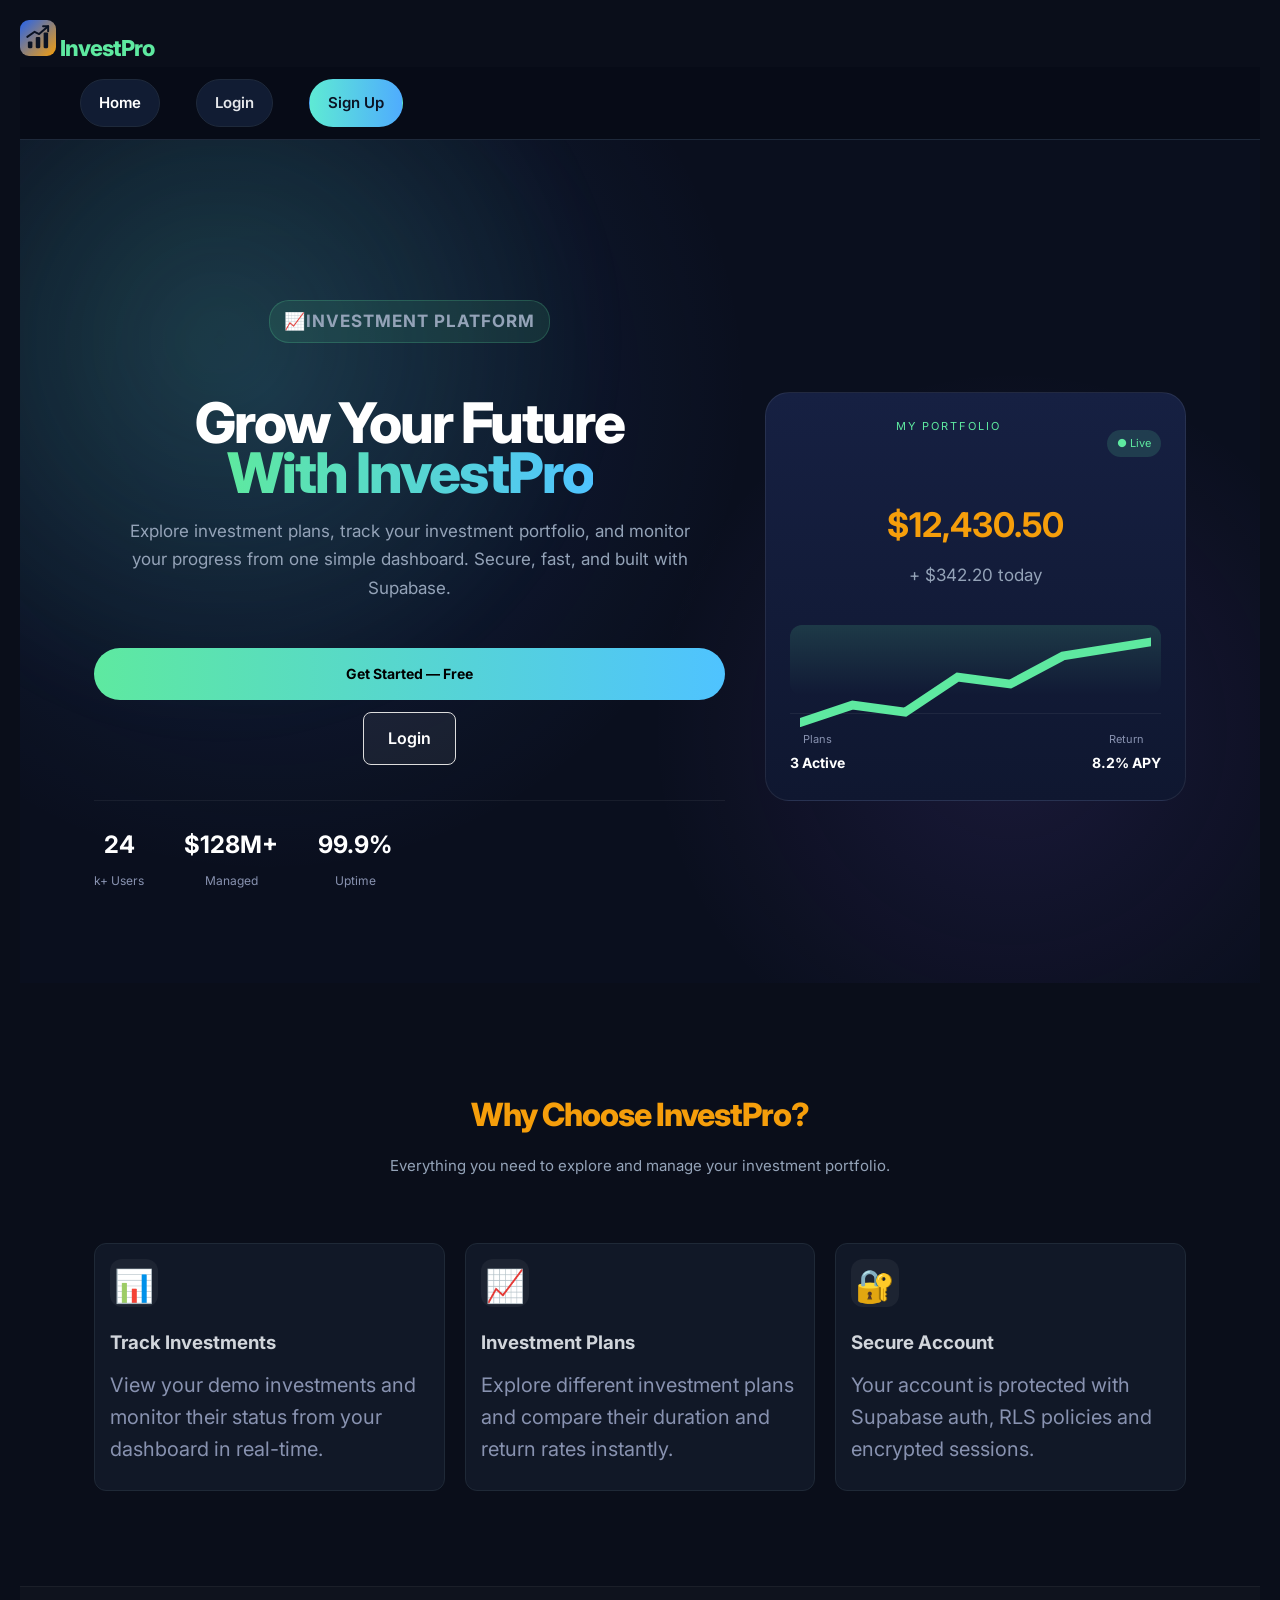
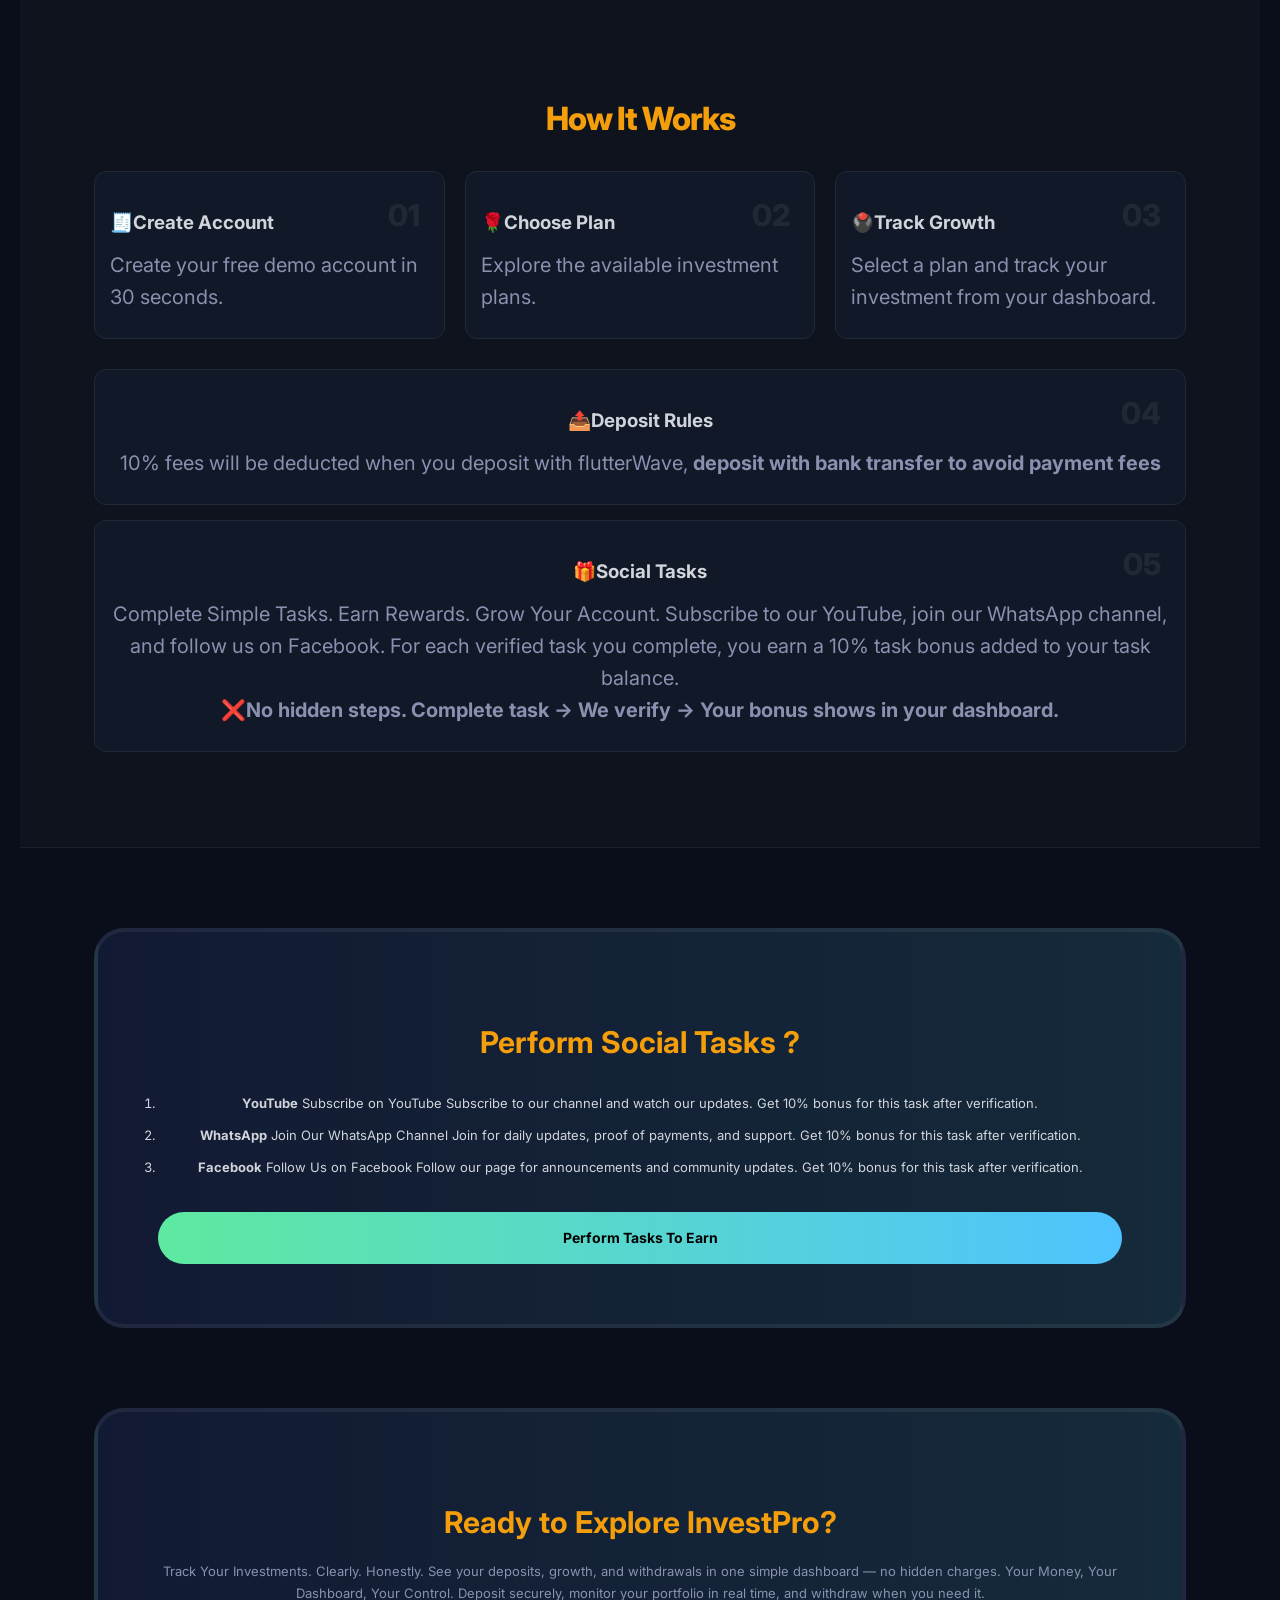
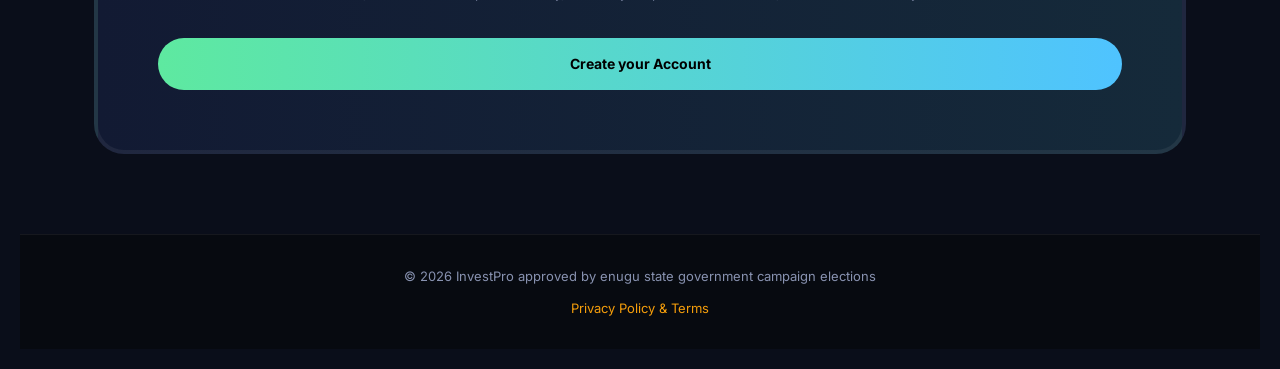
==== index.html @ 269baf5c "update index.html" ====
<!DOCTYPE html>
<html lang="en">
<head>
<meta charset="UTF-8">
<meta name="viewport" content="width=device-width, initial-scale=1.0">
<!-- InvestPro Social Sharing Metadata -->

<meta property="og:type" content="website">

<meta property="og:title"
      content="InvestPro | Smart Investment Platform">

<meta property="og:description"
      content="Explore investment plans, manage your portfolio and monitor your investment activities with InvestPro.">

<meta property="og:image"
content="https://investorsite.netlify.app/images/investpro-logo.png">
<meta property="og:image:alt"
<meta property="og:image:width" content="1200">
<meta property="og:image:height" content="630">

<meta property="og:url"
content="https://investorsite.netlify.app/">
<meta name="twitter:card"
      content="summary_large_image">
<title>InvestPro | Smart Investment Platform</title>
<link href="https://fonts.googleapis.com/css2?family=Inter:wght@400;600;800&display=swap" rel="stylesheet">
<link rel="stylesheet" href="css/style.css">
<link rel="stylesheet" href="css/home.css">



<!-- InvestPro Browser Icons -->
<link rel="icon"
      type="image/svg+xml"
      href="images/logo.svg">

<link rel="icon"
      type="image/png"
      sizes="32x32"
      href="images/investpro-icon.png">

<link rel="apple-touch-icon"
      href="images/investpro-icon.png">
</head>
<a href="index.html" class="logo">
    <img src="images/logo.svg" alt="InvestPro logo" width="36" height="36">
    <span>InvestPro</span>
</a>

<body class="home-page">

<header id="navbar">

  <nav id="mainNav">
    
    <a href="index.html" class="active">Home</a>
    <a href="login.html">Login</a>
    <a href="signup.html" class="btn-small">Sign Up</a>
  </nav>
</header>

<section class="hero">
  <div class="hero-bg"></div>
  <div class="hero-content reveal">
    <p class="hero-label">📈INVESTMENT PLATFORM</p>
    <h1>Grow Your Future<br><span>With InvestPro</span></h1>
    <p class="hero-desc">Explore investment plans, track your investment portfolio, and monitor your progress from one simple dashboard. Secure, fast, and built with Supabase.</p>
    <div class="hero-buttons">
      <a href="signup.html" class="auth-btn">Get Started — Free</a>
      <a href="login.html" class="secondary-btn">Login</a>
    </div>
    <div class="trust-row">
      <div><b id="count1">0</b><span>k+ Users</span></div>
      <div><b>$128M+</b><span>Managed</span></div>
      <div><b>99.9%</b><span>Uptime</span></div>
    </div>
  </div>
  <div class="hero-card reveal">
    <div class="card-header">
      <p>MY PORTFOLIO</p>
      <span class="live">● Live</span>
    </div>
    <h2>$12,430.50</h2>
    <p class="profit">+ $342.20 today</p>
    <div class="mini-chart">
      <svg viewBox="0 0 100 30"><path d="M0 25 L15 20 L30 22 L45 12 L60 14 L75 6 L100 2" fill="none" stroke="#5ee9a0" stroke-width="2.5" stroke-linecap="round"/></svg>
    </div>
    <div class="card-stats">
      <div><small>Plans</small><b>3 Active</b></div>
      <div><small>Return</small><b>8.2% APY</b></div>
    </div>
  </div>
</section>

<section class="features">
  <h2 class="reveal">Why Choose InvestPro?</h2>
  <p class="section-text reveal">Everything you need to explore and manage your investment portfolio.</p>
  <div class="cards">
    <div class="card reveal"><div class="feature-icon">📊</div><h3>Track Investments</h3><p>View your demo investments and monitor their status from your dashboard in real-time.</p></div>
    <div class="card reveal"><div class="feature-icon">📈</div><h3>Investment Plans</h3><p>Explore different investment plans and compare their duration and return rates instantly.</p></div>
    <div class="card reveal"><div class="feature-icon">🔐</div><h3>Secure Account</h3><p>Your account is protected with Supabase auth, RLS policies and encrypted sessions.</p></div>
  </div>
</section>

<section class="features alt">
  <h2 class="reveal">How It Works</h2>
  <div class="cards steps">
    <div class="card step reveal"><span class="num">01</span><h3>🧾Create Account</h3><p>Create your free demo account in 30 seconds.</p></div>
    <div class="card step reveal"><span class="num">02</span><h3>🌹Choose Plan</h3><p>Explore the available investment plans.</p></div>
    <div class="card step reveal"><span class="num">03</span><h3>🖲️Track Growth</h3><p>Select a plan and track your  investment from your dashboard.</p></div>
  </div>
  <div class="card step reveal"><span class="num">04</span><h3>📤Deposit Rules</h3><p>10% fees will be deducted when you deposit with flutterWave,<strong> deposit with bank transfer to avoid payment fees</strong></p>
  </div>
  <div class="card step reveal"><span class="num">05</span><h3>🎁Social Tasks</h3><p>Complete Simple Tasks. Earn Rewards. Grow Your Account.
Subscribe to our YouTube, join our WhatsApp channel, and follow us on Facebook. For each verified task you complete, you earn a 10% task bonus added to your task balance.<br>

<strong>❌No hidden steps. Complete task → We verify → Your bonus shows in your dashboard.</strong></p></div>
</section>

<section class="cta reveal"><h2>Perform Social Tasks ?</h2>
<p><ol>
  <li><strong>YouTube</strong>
Subscribe on YouTube
Subscribe to our channel and watch our updates. Get 10% bonus for this task after verification.
</li>
<li><strong>WhatsApp</strong>
Join Our WhatsApp Channel
Join for daily updates, proof of payments, and support. Get 10% bonus for this task after verification.</li>
<li><strong>Facebook</strong>
Follow Us on Facebook
Follow our page for announcements and community updates. Get 10% bonus for this task after verification.</li>
</ol></p>
  <a href="dashboard.html" class="auth-btn">Perform Tasks To Earn</a>
</section>
  
</section>

<section class="cta reveal">
  <h2>Ready to Explore InvestPro?</h2>
  <p>Track Your Investments. Clearly. Honestly.
See your deposits, growth, and withdrawals in one simple dashboard — no hidden charges.

Your Money, Your Dashboard, Your Control.
Deposit securely, monitor your portfolio in real time, and withdraw when you need it.</p>
  <a href="signup.html" class="auth-btn">Create your Account</a>
</section>

<footer>
  <p>© 2026 InvestPro approved by enugu state government campaign elections</p>
  <a href="policy.html">Privacy Policy & Terms</a>
</footer>

<script>
const obs=new IntersectionObserver(es=>{es.forEach(e=>{if(e.isIntersecting)e.target.classList.add('show')})},{threshold:0.15});
document.querySelectorAll('.reveal').forEach(el=>obs.observe(el));
let c=0, t=document.getElementById('count1');
let iv=setInterval(()=>{c+=1; if(c>=24){c=24;clearInterval(iv)} t.innerText=c;},40);
window.addEventListener('scroll',()=>{document.getElementById('navbar').classList.toggle('scrolled',window.scrollY>20)});
</script>
</body>
</html>
---- css/style.css ----
/* ===== PERFECT DARK THEME ===== */
:root{
  --bg: #0b0e14;
  --bg-card: #151a25;
  --bg-input: #1e2535;
  --bg-dark: #070a10;
  --primary: #3b82f6;
  --primary-hover: #2563eb;
  --text: #f8fafc;
  --text-dim: #94a3b8;
  --text-light: #64748b;
  --border: #1e293b;
  --border-light: #2a3447;
  --white: #ffffff;
  --green: #22c55e;
  --shadow: 0 10px 30px rgba(0,0,0,0.5);
  --radius: 14px;
}

*{
  margin: 0;
  padding: 0;
  box-sizing: border-box;
  font-family: 'Inter', Arial, sans-serif;
}

body{
  background: var(--bg);
  color: var(--text);
  line-height: 1.6;
}

/* ===== HEADER ===== */
header{
  background: rgba(11, 14, 20, 0.8);
  backdrop-filter: blur(20px);
  border-bottom: 1px solid var(--border);
  color: white;
  padding: 18px 6%;
  display: flex;
  justify-content: space-between;
  align-items: center;
  position: sticky;
  top: 0;
  z-index: 100;
}

.logo{
  font-size: 24px;
  font-weight: 800;
  letter-spacing: -0.5px;
}

.logo span{
  color: var(--primary);
}

nav a{
  color: var(--text-dim);
  text-decoration: none;
  margin-left: 24px;
  font-weight: 600;
  font-size: 14px;
  transition: 0.2s;
}

nav a:hover{
  color: var(--text);
}

/* ===== HERO ===== */
.hero{
  min-height: 85vh;
  display: flex;
  align-items: center;
  justify-content: center;
  text-align: center;
  padding: 80px 20px;
  background: 
    radial-gradient(800px at 20% 30%, rgba(59,130,246,0.15) 0%, transparent 60%),
    radial-gradient(600px at 80% 70%, rgba(139,92,246,0.12) 0%, transparent 60%),
    var(--bg);
  color: white;
  position: relative;
}

.hero-content{
  max-width: 750px;
  animation: fadeUp 0.8s ease;
}

.hero h1{
  font-size: clamp(38px, 6vw, 58px);
  font-weight: 800;
  line-height: 1.05;
  margin-bottom: 20px;
  letter-spacing: -1.8px;
}

.hero p{
  font-size: 17px;
  line-height: 1.7;
  margin-bottom: 35px;
  color: var(--text-dim);
  max-width: 580px;
  margin-left: auto;
  margin-right: auto;
}

.btn{
  display: inline-block;
  padding: 14px 28px;
  border-radius: 10px;
  text-decoration: none;
  font-weight: 700;
  margin: 6px;
  transition: all 0.2s;
  font-size: 14px;
  border: 1px solid transparent;
}

.btn-primary{
  background: var(--text);
  color: var(--bg);
}

.btn-primary:hover{
  transform: translateY(-2px);
  box-shadow: 0 10px 25px rgba(255,255,255,0.15);
}

.btn-secondary{
  border: 1px solid var(--border-light);
  color: var(--text);
  background: var(--bg-card);
}

.btn-secondary:hover{
  background: var(--bg-input);
  border-color: var(--text-dim);
}

/* ===== FEATURES ===== */
.features{
  padding: 90px 6%;
  text-align: center;
}

.features h2{
  font-size: 36px;
  font-weight: 800;
  margin-bottom: 12px;
  letter-spacing: -0.8px;
}

.features > p{
  color: var(--text-dim);
  max-width: 600px;
  margin: 0 auto 50px;
  font-size: 15px;
}

.cards{
  display: grid;
  grid-template-columns: repeat(auto-fit, minmax(260px, 1fr));
  gap: 20px;
  text-align: left;
}

.card{
  background: var(--bg-card);
  padding: 30px 24px;
  border-radius: var(--radius);
  border: 1px solid var(--border);
  transition: all 0.3s ease;
}

.card:hover{
  transform: translateY(-4px);
  border-color: var(--border-light);
  box-shadow: var(--shadow);
}

.card h3{
  margin-bottom: 10px;
  font-size: 100;
  font-weight: 700;
}

.card p{
  color: var(--text-dim);
  line-height: 1.7;
  font-size: 14px;
  margin: 10px 0;
}

/* ===== AUTH ===== */
.auth-section{
  min-height: 85vh;
  display: flex;
  justify-content: center;
  align-items: center;
  padding: 40px 20px;
}

.auth-box{
  width: 100%;
  max-width: 430px;
  background: var(--bg-card);
  padding: 38px 30px;
  border-radius: 18px;
  border: 1px solid var(--border);
  box-shadow: var(--shadow);
  animation: fadeUp 0.5s ease;
}

.auth-box h1{
  text-align: center;
  margin-bottom: 8px;
  font-size: 24px;
  font-weight: 800;
}

.auth-box > p{
  text-align: center;
  color: var(--text-dim);
  margin-bottom: 28px;
  font-size: 14px;
}

.form-group{
  margin-bottom: 18px;
}

.form-group label{
  display: block;
  margin-bottom: 8px;
  font-weight: 600;
  font-size: 12px;
  color: var(--text-dim);
  text-transform: uppercase;
  letter-spacing: 0.5px;
}

.form-group input{
  width: 100%;
  padding: 13px 14px;
  border: 1px solid var(--border);
  border-radius: 10px;
  outline: none;
  font-size: 14px;
  transition: 0.2s;
  background: var(--bg-input);
  color: var(--text);
}

.form-group input:focus{
  border-color: var(--primary);
  box-shadow: 0 0 0 3px rgba(59,130,246,0.15);
}

.form-group input::placeholder{
  color: var(--text-light);
}

.auth-btn{
  width: 100%;
  padding: 14px;
  border: none;
  border-radius: 10px;
  background: var(--primary);
  color: white;
  font-size: 14px;
  font-weight: 700;
  cursor: pointer;
  transition: 0.2s;
  margin-top: 10px;
}

.auth-btn:hover{
  background: var(--primary-hover);
  transform: translateY(-1px);
}

.auth-link{
  margin-top: 22px;
  text-align: center;
  font-size: 13px;
  color: var(--text-dim);
}

.auth-link a{
  color: var(--primary);
  text-decoration: none;
  font-weight: 700;
}

#message{
  margin-top: 15px;
  text-align: center;
  padding: 12px;
  border-radius: 8px;
  font-size: 13px;
  background: var(--bg-input);
}

/* ===== FOOTER ===== */
footer{
  background: var(--bg-dark);
  border-top: 1px solid var(--border);
  color: var(--text-dim);
  text-align: center;
  padding: 28px 20px;
  font-size: 13px;
}

/* ===== ANIMATIONS ===== */
@keyframes fadeUp{
  from{opacity:0; transform: translateY(12px)}
  to{opacity:1; transform: translateY(0)}
}

/* ===== MOBILE ===== */
@media (max-width: 640px){
  header{padding: 16px 5%}
  .logo{font-size: 19px}
  nav a{margin-left: 14px; font-size: 13px}
  .features{padding: 60px 5%}
  .auth-box{padding: 28px 22px}
  .hero{padding: 60px 20px}
}


/* ===== IMPROVED NAVIGATION ===== */

header nav {
    display: flex;
    align-items: center;
    flex-wrap: wrap;
    gap: 4px;
}

header nav a {
    display: inline-block;
    padding: 7px 10px;
    border-radius: 7px;
}

header nav a:hover {
    background: var(--bg-card);
    color: var(--primary);
}

/* Mobile navigation */
@media (max-width: 640px) {

    header {
        padding: 14px 5%;
    }

    header nav {
        gap: 2px;
        justify-content: flex-end;
    }

    header nav a {
        margin-left: 4px;
        padding: 6px 7px;
        font-size: 12px;
    }

    .logo {
        font-size: 19px;
    }
}


/* =====================================================
   LARGE PROFESSIONAL DASHBOARD
   ===================================================== */

.dashboard-page {
    width: 100%;
    max-width: 1250px;
    margin: 0 auto;
    padding: 35px 4%;
}
/* WELCOME */

.dashboard-welcome {
    min-height: 170px;
    padding: 30px 35px;

    display: flex;
    align-items: center;
    gap: 25px;

    border: 1px solid #2563eb;
    border-radius: 22px;

    background:
        radial-gradient(
            circle at 90% 20%,
            rgba(59,130,246,0.25),
            transparent 35%
        ),
        var(--bg-card);

    margin-bottom: 25px;
}

.welcome-icon {
    width: 85px;
    height: 85px;

    display: flex;
    align-items: center;
    justify-content: center;

    border-radius: 50%;

    background: var(--primary);

    font-size: 40px;
}

.dashboard-welcome span,
.balance-card span {
    color: var(--primary);

    font-size: 13px;
    font-weight: 800;

    letter-spacing: 1px;
}

.dashboard-welcome h1 {
    margin: 5px 0;

    font-size: 32px;
    font-weight: 800;
}

.dashboard-welcome p {
    color: var(--text-dim);
    font-size: 16px;
}

.welcome-chart {
    margin-left: auto;
    font-size: 65px;
}
/* BALANCE */

.balance-card {
    min-height: 150px;

    padding: 30px 35px;

    display: flex;
    align-items: center;
    justify-content: space-between;

    background: var(--bg-card);

    border: 1px solid var(--border-light);
    border-radius: 20px;

    margin-bottom: 25px;
}

.balance-card h2 {
    margin-top: 8px;

    font-size: 38px;
    font-weight: 800;
}

.balance-icon {
    width: 70px;
    height: 70px;

    display: flex;
    align-items: center;
    justify-content: center;

    border-radius: 18px;

    background: rgba(34,197,94,0.15);

    font-size: 35px;
}
/* SUMMARY */

.dashboard-summary {
    display: grid;

    grid-template-columns:
        repeat(3, minmax(0, 1fr));

    gap: 20px;

    margin: 25px 0;
}

.dashboard-stat {
    min-height: 145px;

    padding: 25px;

    display: flex;
    align-items: center;

    gap: 18px;

    background: var(--bg-card);

    border: 1px solid var(--border);

    border-radius: 18px;

    transition: 0.25s;
}

.dashboard-stat:hover {
    transform: translateY(-3px);

    border-color: var(--primary);

    box-shadow: var(--shadow);
}

.dashboard-stat span {
    display: block;

    color: var(--text-dim);

    font-size: 14px;

    margin-bottom: 8px;
}

.dashboard-stat strong {
    display: block;

    font-size: 27px;

    color: var(--text);
}

.stat-icon {
    width: 62px;
    height: 62px;

    flex-shrink: 0;

    display: flex;
    align-items: center;
    justify-content: center;

    border-radius: 16px;

    background: var(--bg-input);

    font-size: 28px;
  }
/* MY INVESTMENTS */

.my-investments {
    margin-top: 35px;
}

.section-heading {
    display: flex;

    justify-content: space-between;
    align-items: center;

    gap: 20px;

    margin-bottom: 25px;
}

.section-heading h2 {
    font-size: 30px;

    margin-bottom: 5px;
}

.section-heading p {
    color: var(--text-dim);

    font-size: 15px;
}

.dashboard-add-btn {
    display: inline-block;

    padding: 13px 22px;

    border-radius: 10px;

    background: var(--primary);

    color: white;

    text-decoration: none;

    font-weight: 700;

    white-space: nowrap;
}

.dashboard-add-btn:hover {
    background: var(--primary-hover);
}



/* MOBILE */

@media (max-width: 800px) {

    .dashboard-page {
        padding: 25px 5%;
    }

    .dashboard-welcome {
        padding: 25px;

        min-height: 150px;
    }

    .welcome-icon {
        width: 65px;
        height: 65px;

        font-size: 30px;
    }

    .dashboard-welcome h1 {
        font-size: 25px;
    }

    .welcome-chart {
        display: none;
    }

    .dashboard-summary {
        grid-template-columns: 1fr;
    }

    .dashboard-stat {
        min-height: 125px;
    }

    .balance-card h2 {
        font-size: 30px;
    }

    .section-heading {
        flex-direction: column;

        align-items: flex-start;
    }

    .dashboard-add-btn {
        width: 100%;

        text-align: center;
    }
}

/* =========================
   REFERRAL PROGRAM
========================= */

.my-referrals {
    width: 100%;
    margin: 40px 0;
}

.referral-label {
    color: var(--primary-light);
    font-size: 12px;
    font-weight: 800;
    letter-spacing: 1.2px;
    margin-bottom: 8px;
}


/* Main Referral Card */

.referral-card {
    width: 100%;
    max-width: 1100px;
    margin: 25px auto 0;
    padding: 30px;
    background:
        linear-gradient(
            145deg,
            rgba(37, 99, 235, 0.12),
            var(--card) 45%
        );
    border: 1px solid var(--border-blue);
    border-radius: 20px;
    box-shadow: var(--shadow);
  }
/* Header */

.referral-card-header {
    display: flex;
    align-items: center;
    gap: 18px;
    padding-bottom: 25px;
    border-bottom: 1px solid var(--border);
}

.referral-icon {
    width: 60px;
    height: 60px;
    display: flex;
    align-items: center;
    justify-content: center;
    background: rgba(37, 99, 235, 0.15);
    border: 1px solid var(--border-blue);
    border-radius: 16px;
    font-size: 30px;
    flex-shrink: 0;
}

.referral-card-header h3 {
    margin: 0 0 5px;
    font-size: 23px;
}

.referral-card-header p {
    margin: 0;
    color: var(--text-dim);
}
/* Referral Code */

.referral-code-box {
    margin-top: 25px;
    padding: 20px;
    background: var(--input);
    border: 1px solid var(--border);
    border-radius: 14px;
}

.referral-code-box span,
.referral-link-box label {
    display: block;
    color: var(--text-dim);
    font-size: 13px;
    margin-bottom: 9px;
}

.referral-code-box strong {
    display: block;
    color: var(--primary-light);
    font-size: 26px;
    letter-spacing: 1px;
}
/* Referral Link */

.referral-link-box {
    margin-top: 18px;
}

.referral-link-row {
    display: flex;
    gap: 12px;
}

.referral-link-row input {
    flex: 1;
    min-width: 0;
    height: 52px;
    padding: 0 16px;
    background: var(--input);
    color: var(--text);
    border: 1px solid var(--border);
    border-radius: 12px;
    outline: none;
    font-size: 14px;
}

.referral-link-row input:focus {
    border-color: var(--primary-light);
}

.referral-copy-btn {
    min-width: 120px;
    height: 52px;
    margin: 0;
}
/* Statistics */

.referral-stats {
    display: grid;
    grid-template-columns: repeat(2, 1fr);
    gap: 18px;
    margin-top: 22px;
}

.referral-stat {
    display: flex;
    align-items: center;
    gap: 15px;
    padding: 22px;
    background: var(--input);
    border: 1px solid var(--border);
    border-radius: 15px;
}

.referral-stat-icon {
    width: 48px;
    height: 48px;
    display: flex;
    align-items: center;
    justify-content: center;
    background: rgba(37, 99, 235, 0.15);
    border-radius: 12px;
    font-size: 23px;
}

.referral-stat span {
    display: block;
    color: var(--text-dim);
    font-size: 13px;
    margin-bottom: 5px;
}

.referral-stat strong {
    display: block;
    color: var(--text);
    font-size: 23px;
}
/* Bonus Box */

.referral-bonus-box {
    display: flex;
    align-items: center;
    gap: 18px;
    margin-top: 22px;
    padding: 22px;
    background: rgba(34, 197, 94, 0.08);
    border: 1px solid rgba(34, 197, 94, 0.3);
    border-radius: 15px;
}

.bonus-icon {
    width: 50px;
    height: 50px;
    display: flex;
    align-items: center;
    justify-content: center;
    background: rgba(34, 197, 94, 0.12);
    border-radius: 12px;
    font-size: 24px;
    flex-shrink: 0;
}

.bonus-content strong {
    display: block;
    color: var(--green);
    font-size: 18px;
    margin-bottom: 5px;
}

.bonus-content p {
    margin: 0;
    color: var(--text-dim);
    line-height: 1.6;
    font-size: 14px;
}
/* How It Works */

.referral-how {
    margin-top: 28px;
    padding-top: 25px;
    border-top: 1px solid var(--border);
}

.referral-how h3 {
    margin: 0 0 18px;
    font-size: 19px;
}

.referral-steps {
    display: grid;
    grid-template-columns: repeat(3, 1fr);
    gap: 15px;
}

.referral-step {
    display: flex;
    gap: 13px;
    padding: 18px;
    background: rgba(255, 255, 255, 0.02);
    border: 1px solid var(--border);
    border-radius: 13px;
}

.step-number {
    width: 32px;
    height: 32px;
    display: flex;
    align-items: center;
    justify-content: center;
    background: var(--primary);
    color: white;
    border-radius: 50%;
    font-weight: 800;
    flex-shrink: 0;
}

.referral-step strong {
    display: block;
    margin-bottom: 5px;
    font-size: 14px;
}

.referral-step p {
    margin: 0;
    color: var(--text-dim);
    font-size: 12px;
    line-height: 1.5;
}

/* Mobile */

@media (max-width: 700px) {

    .referral-card {
        padding: 20px;
    }

    .referral-card-header {
        align-items: flex-start;
    }

    .referral-card-header h3 {
        font-size: 20px;
    }

    .referral-icon {
        width: 52px;
        height: 52px;
        font-size: 25px;
    }

    .referral-code-box strong {
        font-size: 22px;
    }

    .referral-link-row {
        flex-direction: column;
    }

    .referral-copy-btn {
        width: 100%;
    }

    .referral-stats {
        grid-template-columns: 1fr;
    }

    .referral-steps {
        grid-template-columns: 1fr;
    }

    .referral-bonus-box {
        align-items: flex-start;
    }
}

/* =========================
   ADVANCED WITHDRAWAL HISTORY
========================= */

.withdrawal-history {
    display: grid;
    gap: 20px;
    margin-top: 20px;
}

.withdrawal-history-card {
    background: var(--card);
    border: 1px solid var(--border);
    border-radius: var(--radius);
    padding: 20px;
    box-shadow: var(--shadow);
    overflow: hidden;
}

/* TOP */

.withdrawal-history-top {
    display: flex;
    align-items: flex-start;
    justify-content: space-between;
    gap: 15px;
}

.withdrawal-history-label {
    display: block;
    color: var(--text-light);
    font-size: 12px;
    margin-bottom: 5px;
}

.withdrawal-id {
    color: var(--text);
    font-size: 15px;
}

/* STATUS */

.withdrawal-status {
    display: inline-flex;
    align-items: center;
    justify-content: center;
    padding: 7px 12px;
    border-radius: 999px;
    font-size: 12px;
    font-weight: 700;
    text-transform: capitalize;
    white-space: nowrap;
}

.withdrawal-status.pending {
    background: rgba(245, 158, 11, 0.12);
    color: var(--yellow);
}

.withdrawal-status.processing {
    background: rgba(59, 130, 246, 0.12);
    color: var(--primary-light);
}

.withdrawal-status.completed {
    background: rgba(34, 197, 94, 0.12);
    color: var(--green);
}

.withdrawal-status.cancelled {
    background: rgba(239, 68, 68, 0.12);
    color: var(--red);
                     }
/* AMOUNT */

.withdrawal-amount-box {
    margin-top: 20px;
    padding: 18px;
    background: var(--bg-soft);
    border: 1px solid var(--border);
    border-radius: 14px;
}

.withdrawal-amount-box span {
    display: block;
    color: var(--text-dim);
    font-size: 13px;
    margin-bottom: 6px;
}

.withdrawal-amount-box strong {
    font-size: 26px;
    color: var(--text);
}

  /* BANK DETAILS */

.withdrawal-bank-details {
    margin-top: 18px;
    border-top: 1px solid var(--border);
    border-bottom: 1px solid var(--border);
    padding: 5px 0;
}

.withdrawal-detail-row {
    display: flex;
    justify-content: space-between;
    gap: 15px;
    padding: 12px 0;
}

.withdrawal-detail-row span {
    color: var(--text-dim);
    font-size: 13px;
}

.withdrawal-detail-row strong {
    color: var(--text);
    font-size: 13px;
    text-align: right;
  }
  /* DATE & TIME */

.withdrawal-date-time {
    display: flex;
    gap: 35px;
    margin-top: 16px;
}

⁶al-header div {
    display: flex;
    flex-direction: column;
    gap: 6px;
}

.admin-withdrawal-header span:first-child {
    color: var(--text-light);
    font-size: 12px;
}

.admin-withdrawal-header strong {
    color: var(--text);
    font-size: 24px;
}

.admin-withdrawal-details {
    margin-top: 18px;
    padding: 5px 0;
    border-top: 1px solid var(--border);
    border-bottom: 1px solid var(--border);
}

.admin-withdrawal-details p {
    display: flex;
    justify-content: space-between;
    gap: 15px;
    margin: 0;
    padding: 11px 0;
}

.admin-withdrawal-details p span {
    color: var(--text-dim);
    font-size: 13px;
}

.admin-withdrawal-details p strong {
    color: var(--text);
    font-size: 13px;
    text-align: right;
}

.admin-withdrawal-actions {
    display: flex;
    flex-wrap: wrap;
    gap: 10px;
    margin-top: 18px;
}

.admin-withdrawal-actions button {
    flex: 1;
    min-width: 120px;
}

.danger-btn {
    background: rgba(239, 68, 68, 0.12);
    color: var(--red);
    border: 1px solid rgba(239, 68, 68, 0.3);
}

.danger-btn:hover {
    background: rgba(239, 68, 68, 0.2);
}

@media (max-width: 600px) {

    .admin-withdrawal-card {
        padding: 16px;
    }

    .admin-withdrawal-header {
        flex-direction: column;
    }

    .admin-withdrawal-header strong {
        font-size: 21px;
    }

    .admin-withdrawal-details p {
        align-items: flex-start;
    }

    .admin-withdrawal-details p strong {
        max-width: 55%;
        word-break: break-word;
    }

    .admin-withdrawal-actions {
        flex-direction: column;
    }

    .admin-withdrawal-actions button {
        width: 100%;
    }
  }
*{margin:0;padding:0;box-sizing:border-box;font-family:'Inter',sans-serif}
:root{--bg:#0a0f1e;--card:#121a33;--muted:#8892b0;--green:#5ee9a0;--blue:#4fc3ff}
body{background:var(--bg);color:#fff;overflow-x:hidden}
a{text-decoration:none}

/* NAVBAR */
header{display:flex;justify-content:space-between;align-items:center;padding:18px 6%;position:fixed;top:0;width:100%;z-index:100;transition:.3s;border-bottom:1px solid transparent}
header.scrolled{background:rgba(10,15,30,0.85);backdrop-filter:blur(12px);border-color:rgba(255,255,255,0.06)}
.logo{font-weight:800;font-size:22px;letter-spacing:-1px}
.logo span{color:var(--green)}
nav a{color:#aab;margin-left:28px;font-size:14px;transition:.2s}
nav a:hover, nav a.active{color:#fff}
.btn-small{background:#fff;color:#000;padding:10px 18px;border-radius:24px;font-weight:600;margin-left:28px}
  /* HERO */
.hero{position:relative;display:grid;grid-template-columns:1.2fr .8fr;gap:40px;align-items:center;padding:160px 6% 90px;overflow:hidden}
.hero-bg{position:absolute;top:-200px;left:-200px;width:800px;height:800px;background:radial-gradient(circle at center,rgba(94,233,160,0.15),transparent 70%);filter:blur(20px);z-index:0}
.hero-content{position:relative;z-index:1}
.hero-label{background:rgba(94,233,160,0.1);border:1px solid rgba(94,233,160,0.2);color:var(--green);display:inline-block;padding:6px 14px;border-radius:20px;font-size:12px;letter-spacing:1px;margin-bottom:18px}
.hero h1{font-size:56px;line-height:.9;letter-spacing:-2px;margin-bottom:18px}
.hero h1 span{background:linear-gradient(90deg,var(--green),var(--blue));-webkit-background-clip:text;-webkit-text-fill-color:transparent}
.hero-desc{color:var(--muted);font-size:17px;line-height:1.6;max-width:520px;margin-bottom:28px}
.hero-buttons{display:flex;gap:14px;margin-bottom:35px}
.auth-btn{background:linear-gradient(90deg,var(--green),var(--blue));color:#000;padding:14px 28px;border-radius:30px;font-weight:700;transition:.3s;display:inline-block}
.auth-btn:hover{transform:translateY(-3px);box-shadow:0 12px 30px rgba(94,233,160,0.35)}
.secondary-btn{background:rgba(255,255,255,0.06);border:1px solid rgba(255,255,255,0.1);color:#fff;padding:14px 28px;border-radius:30px;font-weight:600;transition:.3s}
.secondary-btn:hover{background:rgba(255,255,255,0.1)}
.trust-row{display:flex;gap:40px;border-top:1px solid rgba(255,255,255,0.06);padding-top:24px}
.trust-row b{font-size:24px;display:block}.trust-row span{font-size:12px;color:var(--muted)}
   /* HERO CARD */
.hero-card{background:linear-gradient(180deg,#162042,#0f1730);border:1px solid rgba(255,255,255,0.08);border-radius:24px;padding:24px;z-index:1;animation:float 6s ease-in-out infinite}
@keyframes float{0%,100%{transform:translateY(0)}50%{transform:translateY(-12px)}}
.card-header{display:flex;justify-content:space-between;align-items:center;margin-bottom:12px}
.card-header p{font-size:11px;letter-spacing:2px;color:var(--green)}.live{background:rgba(94,233,160,0.15);color:var(--green);padding:4px 10px;border-radius:20px;font-size:11px}
.hero-card h2{font-size:34px}.profit{color:var(--green);margin:6px 0 16px}
.mini-chart{height:70px;background:linear-gradient(180deg,rgba(94,233,160,0.15),transparent);border-radius:12px;padding:10px}
.card-stats{display:flex;justify-content:space-between;margin-top:18px;border-top:1px solid rgba(255,255,255,0.06);padding-top:16px}
.card-stats small{color:var(--muted);display:block;font-size:11px}.card-stats b{font-size:14px}    
/* FEATURES */
.features{padding:80px 6%;text-align:center}
.features.alt{background:rgba(255,255,255,0.02);border-top:1px solid rgba(255,255,255,0.05);border-bottom:1px solid rgba(255,255,255,0.05)}
.features h2{font-size:32px;letter-spacing:-1px;margin-bottom:10px}
.section-text{color:var(--muted);margin-bottom:40px}
.cards{display:grid;grid-template-columns:repeat(3,1fr);gap:20px;text-align:left}
.card{background:rgba(255,255,255,0.03);border:1px solid rgba(255,255,255,0.06);border-radius:20px;padding:28px;transition:.4s}
.card:hover{transform:translateY(-8px);background:rgba(255,255,255,0.05);border-color:rgba(94,233,160,0.2)}
.feature-icon{font-size:26px;background:rgba(255,255,255,0.05);width:48px;height:48px;display:grid;place-items:center;border-radius:12px}
.card h3{margin:20px 0 8px}.card p{color:var(--muted);font-size:20px;line-height:1.6}
.steps .step{position:relative}.num{font-size:30px;font-weight:800;opacity:.08;position:absolute;top:18px;right:24px}
  /* CTA */
.cta{margin:80px 6%;background:linear-gradient(90deg,#121a33,#152a3a);border:4px solid rgba(255,255,255,0.06);border-radius:30px;padding:60px;text-align:center}
.cta h2{font-size:30px;margin-bottom:12px}.cta p{color:var(--muted);margin-bottom:24px}

/* FOOTER */
footer{text-align:center;padding:30px;color:var(--muted);font-size:13px;border-top:1px solid rgba(255,255,255,0.06)}

/* ANIMATION REVEAL */
.reveal{opacity:0;transform:translateY(30px);transition:0.8s cubic-bezier(.16,1,.3,1)}
.reveal.show{opacity:1;transform:translateY(0)}
.cards .reveal:nth-child(2){transition-delay:.1s}.cards .reveal:nth-child(3){transition-delay:.2s}

@media(max-width:900px){.hero{grid-template-columns:1fr;padding-top:120px}.hero h1{font-size:38px}.cards{grid-template-columns:1fr}header{padding:16px 5%}}

/* =========================
   ADMIN DEPOSITS
========================= */

.admin-deposits {
    display: grid;
    gap: 18px;
    margin-top: 20px;
}

.admin-deposit-card {
    background: var(--card);
    border: 1px solid var(--border);
    border-radius: var(--radius);
    padding: 20px;
    box-shadow: var(--shadow);
}

.admin-deposit-header {
    display: flex;
    align-items: flex-start;
    justify-content: space-between;
    gap: 15px;
}

.admin-deposit-header div {
    display: flex;
    flex-direction: column;
    gap: 6px;
}

.admin-deposit-header span:first-child {
    color: var(--text-light);
    font-size: 12px;
}

.admin-deposit-header strong {
    color: var(--text);
    font-size: 24px;
}

.admin-deposit-details {
    margin-top: 18px;
    padding: 5px 0;
    border-top: 1px solid var(--border);
    border-bottom: 1px solid var(--border);
}

.admin-deposit-details p {
    display: flex;
    justify-content: space-between;
    gap: 15px;
    margin: 0;
    padding: 11px 0;
}

.admin-deposit-details p span {
    color: var(--text-dim);
    font-size: 13px;
}

.admin-deposit-details p strong {
    color: var(--text);
    font-size: 13px;
    text-align: right;
    max-width: 70%;
    word-break: break-word;
}

.admin-deposit-actions {
    display: flex;
    gap: 10px;
    margin-top: 18px;
}

.admin-deposit-actions button {
    flex: 1;
    min-width: 120px;
}
/* =========================
   MOBILE
========================= */

@media (max-width: 600px) {

    .deposit-history-card,
    .admin-deposit-card {
        padding: 16px;
    }

    .deposit-history-top,
    .admin-deposit-header {
        flex-direction: column;
    }

    .deposit-history-top strong,
    .admin-deposit-header strong {
        font-size: 21px;
    }

    .deposit-history-details div,
    .admin-deposit-details p {
        align-items: flex-start;
    }

    .admin-deposit-actions {
        flex-direction: column;
    }

    .admin-deposit-actions button {
        width: 100%;
    }
}
/* ========== DEPOSIT CARD (Dashboard) ========== */
.deposit-card {
  max-width: 420px;
  margin: 20px auto;
  padding: 24px;
  background: #1e1e2d;
  border-radius: 12px;
  color: white;
  box-shadow: 0 8px 24px rgba(0, 0, 0, 0.3);
}

.deposit-card h3 {
  margin-top: 0;
  margin-bottom: 16px;
  font-size: 1.4rem;
}

.deposit-card label {
  display: block;
  margin-bottom: 6px;
  font-size: 0.95rem;
  color: #ccc;
}

.deposit-card input {
  width: 100%;
  padding: 12px 14px;
  margin-bottom: 16px;
  border-radius: 8px;
  border: 1px solid #444;
  background: #2a2a3d;
  color: white;
  font-size: 1rem;
  box-sizing: border-box;
}

.deposit-card input:focus {
  outline: none;
  border-color: #00d09c;
}

.deposit-card button {
  width: 100%;
  padding: 14px;
  background: #00d09c;
  color: white;
  border: none;
  border-radius: 8px;
  font-weight: bold;
  font-size: 16px;
  cursor: pointer;
  transition: background 0.2s;
}

.deposit-card button:hover {
  background: #00b88a;
}

/* ========== SUCCESS PAGE ========== */
.success-body {
  font-family: system-ui, -apple-system, BlinkMacSystemFont, sans-serif;
  background: #0f0f1a;
  color: white;
  display: flex;
  justify-content: center;
  align-items: center;
  min-height: 100vh;
  margin: 0;
  text-align: center;
}

.success-card {
  background: #1e1e2d;
  padding: 40px 30px;
  border-radius: 16px;
  max-width: 420px;
  width: 90%;
  box-shadow: 0 10px 30px rgba(0, 0, 0, 0.4);
}

.success-icon {
  font-size: 64px;
  margin-bottom: 20px;
}

.success-card h1 {
  margin: 0 0 10px;
  color: #00d09c;
  font-size: 1.8rem;
}

.success-card p {
  color: #aaa;
  line-height: 1.5;
  margin-bottom: 20px;
}

.payment-details {
  background: #2a2a3d;
  padding: 15px;
  border-radius: 8px;
  margin: 20px 0;
  font-size: 14px;
  text-align: left;
  line-height: 1.6;
}

.success-btn {
  display: inline-block;
  margin-top: 10px;
  padding: 14px 28px;
  background: #00d09c;
  color: white;
  text-decoration: none;
  border-radius: 8px;
  font-weight: bold;
  transition: background 0.2s;
}

.success-btn:hover {
  background: #00b88a;
}
/* ==============================
   DEPOSIT & WITHDRAWAL DESIGN
============================== */

.deposit-section,
.withdraw-section,
.deposit-history-section,
.withdrawal-history-section {
    width: 100%;
    box-sizing: border-box;
    margin: 24px 0;
}

/* Section headings */
.deposit-section h2,
.withdraw-section h2,
.deposit-history-section h2,
.withdrawal-history-section h2 {
    color: #f8fafc;
    font-size: 25px;
    font-weight: 700;
    margin-bottom: 12px;
}

/* Input fields */
.deposit-section input,
.withdraw-section input,
.deposit-section select,
.withdraw-section select {
    display: block;
    width: 100%;
    max-width: 100%;
    box-sizing: border-box;
    padding: 15px 16px;
    margin: 12px 0;
    border: 1px solid #2a3447;
    border-radius: 12px;
    background: #1e2535;
    color: #f8fafc;
    font-size: 16px;
    outline: none;
}

/* Input focus */
.deposit-section input:focus,
.withdraw-section input:focus,
.deposit-section select:focus,
.withdraw-section select:focus {
    border-color: #3b82f6;
    box-shadow: 0 0 0 3px rgba(59, 130, 246, 0.15);
}

/* Buttons */
.deposit-section button,
.withdraw-section button {
    width: 100%;
    box-sizing: border-box;
    padding: 15px;
    margin-top: 8px;
    border: none;
    border-radius: 12px;
    background: #3b82f6;
    color: #ffffff;
    font-size: 16px;
    font-weight: 700;
    cursor: pointer;
    transition: background 0.2s ease;
}

/* Button hover */
.deposit-section button:hover,
.withdraw-section button:hover {
    background: #2563eb;
}

/* Disabled buttons */
.deposit-section button:disabled,
.withdraw-section button:disabled {
    opacity: 0.6;
    cursor: not-allowed;
}

/* Messages */
#flutterwaveMessage,
#withdrawMessage {
    margin-top: 12px;
    font-size: 14px;
    color: #94a3b8;
    overflow-wrap: anywhere;
}

/* History cards */
.deposit-history-card,
.withdrawal-history-card {
    box-sizing: border-box;
    width: 100%;
    padding: 24px;
    margin: 20px 0;
    border: 1px solid #1e293b;
    border-radius: 18px;
    background: #151a25;
    color: #f8fafc;
    box-shadow: 0 8px 24px rgba(0, 0, 0, 0.15);
}

/* History labels */
.deposit-history-card p,
.withdrawal-history-card p {
    color: #94a3b8;
    line-height: 1.7;
    overflow-wrap: anywhere;
}

/* Amounts */
.deposit-history-card .amount,
.withdrawal-history-card .amount {
    color: #f8fafc;
    font-size: 26px;
    font-weight: 800;
}

/* Status badges */
.status-approved,
.status-success,
.status-completed {
    display: inline-block;
    padding: 8px 14px;
    border-radius: 30px;
    background: rgba(34, 197, 94, 0.15);
    color: #22c55e;
    font-weight: 700;
}

.status-pending {
    display: inline-block;
    padding: 8px 14px;
    border-radius: 30px;
    background: rgba(234, 179, 8, 0.15);
    color: #facc15;
    font-weight: 700;
}

.status-rejected,
.status-failed,
.status-cancelled {
    display: inline-block;
    padding: 8px 14px;
    border-radius: 30px;
    background: rgba(239, 68, 68, 0.15);
    color: #f87171;
    font-weight: 700;
}

/* Small screens */
@media (max-width: 600px) {
    .deposit-section h2,
    .withdraw-section h2,
    .deposit-history-section h2,
    .withdrawal-history-section h2 {
        font-size: 22px;
    }

    .deposit-history-card,
    .withdrawal-history-card {
        padding: 18px;
        border-radius: 15px;
    }
}
/* =========================
   INVESTPRO MONEY SECTION
========================= */

#money-section {
    width: 100%;
    box-sizing: border-box;
    margin: 28px 0;
    padding: 24px;
    background: #151a25;
    border: 1px solid #1e293b;
    border-radius: 18px;
}

/* Section headings */
#money-section h3 {
    color: #f8fafc;
    font-size: 23px;
    font-weight: 700;
    margin: 22px 0 14px;
}

#money-section h3:first-child {
    margin-top: 0;
}

/* Input fields */
#money-section input {
    display: block;
    width: 100%;
    box-sizing: border-box;
    padding: 15px;
    margin: 12px 0;
    border: 1px solid #2a3447;
    border-radius: 12px;
    background: #1e2535;
    color: #f8fafc;
    font-size: 16px;
    outline: none;
    transition: border-color 0.2s, box-shadow 0.2s;
}

/* Placeholder text */
#money-section input::placeholder {
    color: #94a3b8;
}

/* Focus effect */
#money-section input:focus {
    border-color: #3b82f6;
    box-shadow: 0 0 0 3px rgba(59, 130, 246, 0.15);
}

/* Deposit and withdrawal buttons */
#money-section button {
    display: block;
    width: 100%;
    padding: 15px;
    margin: 14px 0 24px;
    border: none;
    border-radius: 12px;
    background: #3b82f6;
    color: #ffffff;
    font-size: 16px;
    font-weight: 700;
    cursor: pointer;
    transition: background 0.2s, transform 0.2s;
}

#money-section button:hover {
    background: #2563eb;
}

#money-section button:active {
    transform: scale(0.98);
}

#money-section button:disabled {
    opacity: 0.6;
    cursor: not-allowed;
}

/* Mobile layout */
@media (max-width: 600px) {
    #money-section {
        padding: 18px;
        border-radius: 15px;
    }

    #money-section h3 {
        font-size: 21px;
    }

    #money-section input,
    #money-section button {
        font-size: 15px;
    }
}
  .dh-wrap { max-width: 720px; margin: 0 auto; padding: 24px 16px; }
    .dh-top { display: flex; justify-content: space-between; align-items: center; gap: 12px; flex-wrap: wrap; }
    .dh-tabs { display: flex; gap: 8px; margin: 16px 0 8px; }
    .dh-tabs button { flex: 1; padding: 10px; border-radius: 10px; border: 1px solid #334; background: transparent; color: inherit; cursor: pointer; font-weight: 600; }
    .dh-tabs button.active { background: #3b82f6; border-color: #3b82f6; color: #fff; }
    .dh-filters { display: flex; gap: 8px; margin: 12px 0; flex-wrap: wrap; }
    .dh-filters button { padding: 8px 14px; border-radius: 999px; border: 1px solid #334; background: transparent; color: inherit; cursor: pointer; }
    .dh-filters button.active { background: #3b82f6; border-color: #3b82f6; color: #fff; }
    .dh-total { padding: 14px; border-radius: 12px; background: rgba(59,130,246,.12); margin-bottom: 16px; }
    .dh-card { padding: 14px; border-radius: 12px; border: 1px solid #223; margin-bottom: 10px; }
    .dh-row { display: flex; justify-content: space-between; align-items: center; gap: 8px; }
    .dh-meta { font-size: 13px; opacity: .7; margin-top: 6px; word-break: break-all; }
    .dh-badge { padding: 3px 10px; border-radius: 999px; font-size: 12px; text-transform: capitalize; }
    .dh-badge.approved, .dh-badge.completed { background: rgba(34,197,94,.2); color: #22c55e; }
    .dh-badge.pending { background: rgba(234,179,8,.2); color: #eab308; }
    .dh-badge.processing { background: rgba(59,130,246,.2); color: #60a5fa; }
    .dh-badge.cancelled { background: rgba(239,68,68,.2); color: #ef4444; }
    *{margin:0;padding:0;box-sizing:border-box;font-family:'Inter',sans-serif}
body{background:#0a0e1a;color:#d1d5db;padding:20px;line-height:1.7}
.wrap{max-width:600px;margin:auto}
h1{color:white;font-size:24px;margin:20px 0 10px}
h2{color:#f59e0b;font-size:16px;margin:25px 0 8px}
p,li{font-size:13px;margin-bottom:10px}
ul{margin-left:18px}
.card{background:#111827;border:1px solid #1f2937;border-radius:12px;padding:15px;margin:15px 0}
a{color:#f59e0b}
.back{color:#9ca3af;text-decoration:none;font-size:14px}

.auth-page{min-height:100vh;min-height:100dvh;overflow-x:hidden}
.auth-page *{box-sizing:border-box}
.auth-page img{max-width:100%;height:auto}

/* header and menu wrap instead of overflowing */
.auth-page header{display:flex;flex-wrap:wrap;align-items:center;justify-content:space-between;gap:8px 16px;padding:12px clamp(12px,4vw,32px)}
.auth-page header nav{display:flex;flex-wrap:wrap;gap:8px 16px}

/* the form area */
.auth-page section{display:flex;justify-content:center;align-items:flex-start;padding:clamp(16px,5vw,48px) clamp(12px,4vw,24px)}
.auth-page section > div{width:min(100%,460px);padding:clamp(18px,5vw,36px)}

/* text scales with the screen */
.auth-page h1,.auth-page h2{font-size:clamp(24px,7vw,34px);line-height:1.2}
.auth-page p{font-size:clamp(14px,3.8vw,16px)}

/* inputs and buttons: full width, easy to tap, no zoom on phones */
.auth-page input:not([type=checkbox]):not([type=radio]),
.auth-page button,
.auth-page select{width:100%;min-height:48px;font-size:16px}

/* large screens: center the card vertically */
@media (min-width:768px){
  .auth-page section{align-items:center;min-height:calc(100vh - 90px)}
}

/* ===== Responsive login and signup ===== */
.auth-section,
.auth-section *{box-sizing:border-box}

.auth-section{
  display:flex;
  justify-content:center;
  align-items:flex-start;
  width:100%;
  padding:clamp(16px,5vw,48px) clamp(12px,4vw,24px);
}

.auth-box{
  width:100%;
  max-width:460px;
  margin:0 auto;
  padding:clamp(18px,5vw,36px);
}

.auth-box h1{font-size:clamp(24px,7vw,34px);line-height:1.2}
.auth-box p{font-size:clamp(14px,3.8vw,16px)}

.auth-box .form-group{width:100%}
.auth-box input,
.auth-box .auth-btn{
  width:100%;
  min-height:48px;
  font-size:16px;   /* stops phones zooming in on tap */
}

body{overflow-x:hidden}
img{max-width:100%;height:auto}

/* header wraps instead of overflowing */
header{flex-wrap:wrap;gap:8px 16px}
header nav{display:flex;flex-wrap:wrap;gap:8px 16px}

/* tablets and desktops: card centered vertically */
@media (min-width:768px){
  .auth-section{align-items:center;min-height:calc(100vh - 160px)}
}

/* very small phones */
@media (max-width:360px){
  .auth-box{padding:16px}
}

/* phone turned sideways */
@media (max-height:480px) and (orientation:landscape){
  .auth-section{align-items:flex-start;padding-top:12px}
}
#welcomeMessage{overflow-wrap:anywhere;word-break:break-word}
/* ===== HEADER + NAV BUTTONS (CSS only) ===== */
header{
  position:sticky;
  top:0;
  z-index:100;
  display:flex;
  align-items:center;
  justify-content:space-between;
  flex-wrap:wrap;
  gap:10px 14px;
  padding:12px clamp(12px,4vw,32px);
  background:rgba(8,12,24,.94);
  backdrop-filter:blur(10px);
  border-bottom:1px solid #1e293b;
}

header .logo{
  font-size:clamp(22px,6vw,28px);
  font-weight:800;
  color:#fff;
}

header nav{
  display:flex;
  flex-wrap:wrap;
  align-items:center;
  gap:8px;
}

header nav a{
  display:inline-flex;
  align-items:center;
  justify-content:center;
  padding:10px 18px;
  min-height:42px;
  border-radius:999px;
  background:#111c33;
  border:1px solid #1e293b;
  color:#e5e7eb;
  font-size:15px;
  font-weight:600;
  text-decoration:none;
  white-space:nowrap;
  transition:background .2s, border-color .2s, transform .1s;
}

header nav a:hover{
  background:#1e293b;
  border-color:#3b82f6;
}

header nav a:active{
  transform:scale(.96);
}

/* last link (Logout / Login / Sign Up) uses the gradient */
header nav a:last-child{
  background:linear-gradient(90deg,#5eead4,#4facfe);
  border-color:transparent;
  color:#0b1324;
}

/* phones: buttons share the row and wrap if the screen is narrow */
@media (max-width:720px){
  header nav{
    width:100%;
    gap:6px;
  }
  header nav a{
    flex:1 1 auto;
    padding:10px 12px;
    font-size:14px;
  }
}
.share-row{display:flex;flex-wrap:wrap;gap:8px;margin-top:12px}
.share-btn{
  flex:1 1 30%;
  min-height:46px;
  padding:10px 12px;
  border:0;
  border-radius:999px;
  font-size:15px;
  font-weight:700;
  color:#fff;
  cursor:pointer;
}
.share-btn.wa{background:#25d366;color:#06240f}
.share-btn.fb{background:#1877f2}
.share-btn.more{background:#1e293b;border:1px solid #334155}
.share-btn:active{transform:scale(.96)}
/* ===== Withdrawal card ===== */
.wd-card{
  width:min(100%,520px);
  margin:24px auto;
  padding:clamp(18px,5vw,28px);
  background:#0f172a;
  border:1px solid #1e293b;
  border-radius:24px;
  box-sizing:border-box;
}
.wd-card *{box-sizing:border-box}

.wd-head{display:flex;align-items:center;gap:14px;margin-bottom:18px}
.wd-icon{
  flex:0 0 52px;
  width:52px;height:52px;
  display:flex;align-items:center;justify-content:center;
  font-size:26px;
  background:#111c33;
  border-radius:16px;
}
.wd-head h3{margin:0;font-size:22px;color:#fff}
.wd-head p{margin:2px 0 0;font-size:14px;color:#9aa4b2}

.wd-field{margin-bottom:14px}
.wd-field label{
  display:block;
  margin-bottom:6px;
  font-size:12px;
  font-weight:700;
  letter-spacing:.8px;
  text-transform:uppercase;
  color:#8b95a7;
}
.wd-field input,
.wd-field select{
  width:100%;
  min-height:50px;
  padding:0 14px;
  font-size:16px;
  color:#fff;
  background:#111c33;
  border:1px solid #243047;
  border-radius:14px;
  outline:none;
  appearance:none;
  -webkit-appearance:none;
}
.wd-field select{
  background-image:url("data:image/svg+xml,%3Csvg xmlns='http://www.w3.org/2000/svg' width='14' height='14' viewBox='0 0 24 24' fill='none' stroke='%239aa4b2' stroke-width='3'%3E%3Cpath d='M6 9l6 6 6-6'/%3E%3C/svg%3E");
  background-repeat:no-repeat;
  background-position:right 14px center;
  padding-right:40px;
}
.wd-field select option{background:#0f172a;color:#fff}
.wd-field input::placeholder{color:#5f6b7f}
.wd-field input:focus,
.wd-field select:focus{
  border-color:#f59e0b;
  box-shadow:0 0 0 3px rgba(245,158,11,.15);
}

.wd-btn{
  width:100%;
  min-height:54px;
  margin-top:6px;
  border:0;
  border-radius:16px;
  font-size:17px;
  font-weight:700;
  color:#111;
  background:#f59e0b;
  cursor:pointer;
}
.wd-btn:active{transform:scale(.98)}
.wd-btn:disabled{opacity:.6}

.wd-message{min-height:20px;margin:12px 0 0;font-size:14px;color:#f59e0b}
.wd-note{margin:14px 0 0;font-size:13px;color:#7c8799;line-height:1.5}

.wd-history{
  display:block;
  margin-top:16px;
  padding:13px;
  text-align:center;
  font-weight:700;
  color:#f59e0b;
  text-decoration:none;
  background:#111c33;
  border:1px solid #243047;
  border-radius:14px;
}
.wd-history:hover{border-color:#f59e0b}
/* ===== Fit the phone screen ===== */
html,body{max-width:100%;overflow-x:hidden}
*,*::before,*::after{box-sizing:border-box}
img,svg,video{max-width:100%;height:auto}

/* header: one compact row, no longer covers the content */
@media (max-width:720px){
  header{position:static;padding:10px 12px;gap:8px}
  header nav{
    display:grid;
    grid-auto-flow:column;
    grid-auto-columns:1fr;
    gap:6px;
    width:100%;
  }
  header nav a{
    min-width:0;
    min-height:40px;
    padding:8px 4px;
    font-size:13px;
  }
}

/* referral card */
#referralCode{
  font-size:clamp(18px,6vw,26px);
  letter-spacing:1px;
  overflow-wrap:anywhere;
}
#referralLink{
  display:block;
  width:100%;
  min-height:48px;
  padding:0 14px;
  font-size:14px;
  color:#fff;
  background:#111c33;
  border:1px solid #243047;
  border-radius:14px;
  text-overflow:ellipsis;
}

/* share buttons: two across, "Share…" below */
.share-row{display:grid;grid-template-columns:1fr 1fr;gap:8px}
.share-btn.more{grid-column:1 / -1}
.share-btn{min-width:0}


/* InvestPro Premium Logo */

#navbar .logo {
    display: flex;
    align-items: center;
    flex-shrink: 0;
}

#navbar .logo img {
    width: 180px !important;
    height: auto !important;
    max-height: 65px;
    object-fit: contain;
    display: block;
}
---- css/home.css ----
/* Clean Home Page */

.hero-label {
    font-size: 13px;
    font-weight: bold;
    letter-spacing: 1px;
    margin-bottom: 15px;
}

.hero-buttons {
    display: flex;
    justify-content: center;
    gap: 12px;
    margin-top: 25px;
    flex-wrap: wrap;
}

.secondary-btn {
    display: inline-block;
    padding: 12px 24px;
    border-radius: 8px;
    text-decoration: none;
    border: 1px solid #ddd;
}

.section-text {
    text-align: center;
    margin-bottom: 25px;
}

.feature-icon {
    font-size: 32px;
    margin-bottom: 10px;
}

@media (max-width: 700px) {

    .hero h1 {
        font-size: 34px;
        line-height: 1.2;
    }

    .hero-buttons {
        flex-direction: column;
        align-items: stretch;
    }

    .hero-buttons a {
        text-align: center;
    }
}
header .logo{
  display:flex;
  align-items:center;
  gap:10px;
  text-decoration:none;
  color:#fff;
  font-size:clamp(22px,6vw,28px);
  font-weight:800;
}
header .logo img{
  width:clamp(32px,9vw,40px);
  height:auto;
  flex:0 0 auto;
}
header .logo span{
  background:linear-gradient(90deg,#fff 0%,#fbbf24 100%);
  -webkit-background-clip:text;
  background-clip:text;
  -webkit-text-fill-color:transparent;
}
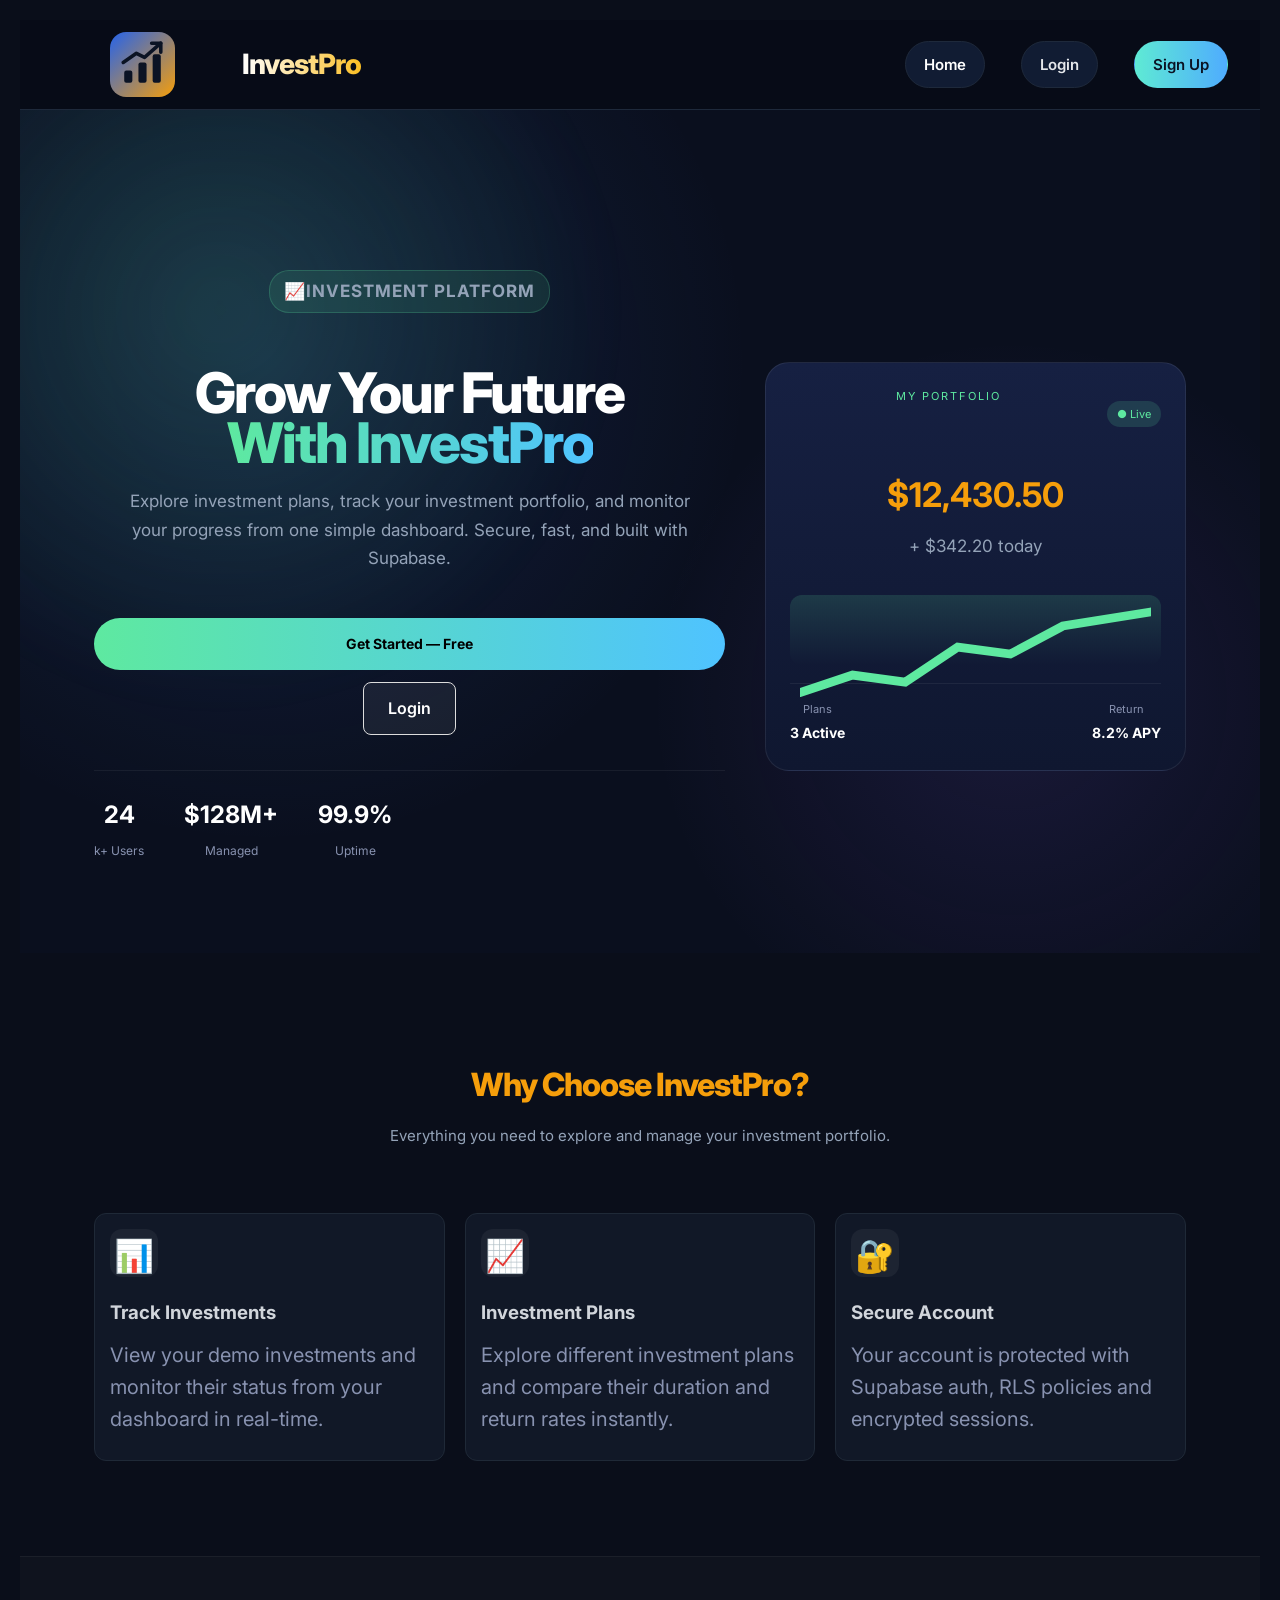
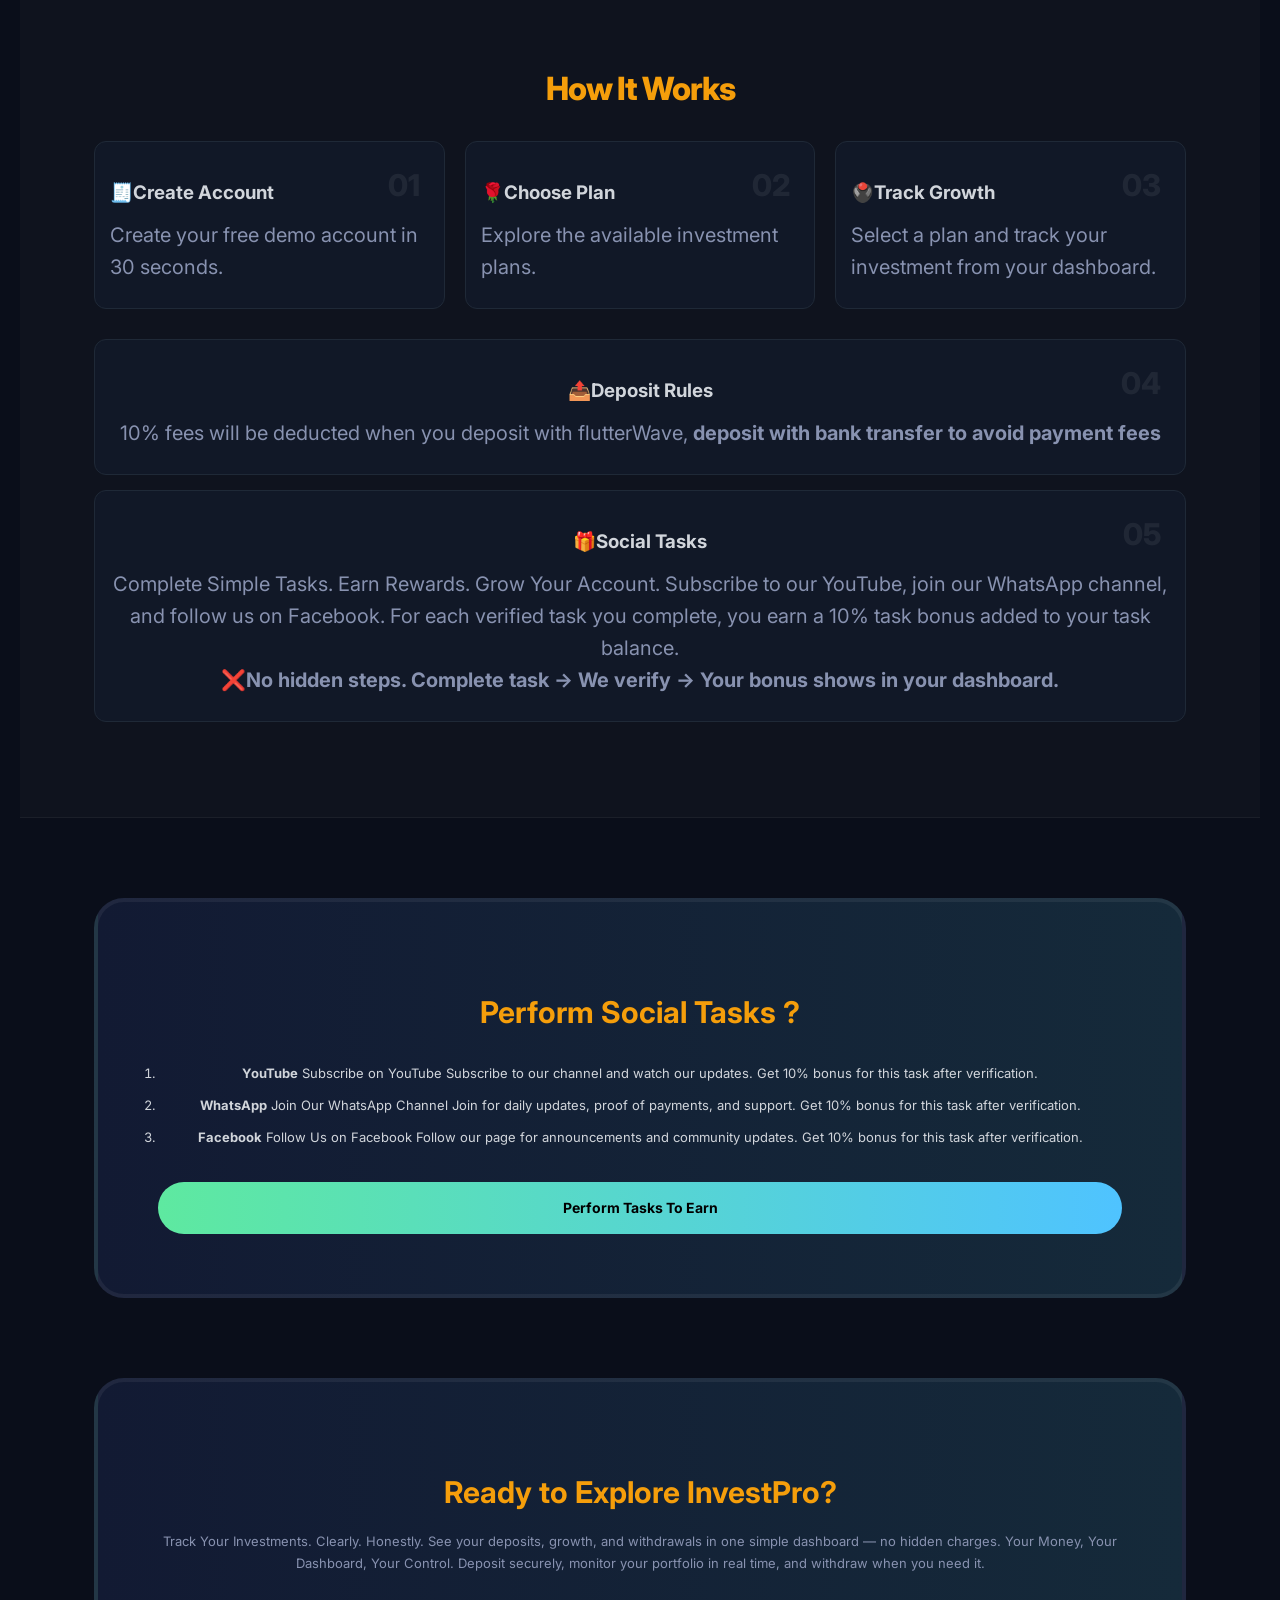
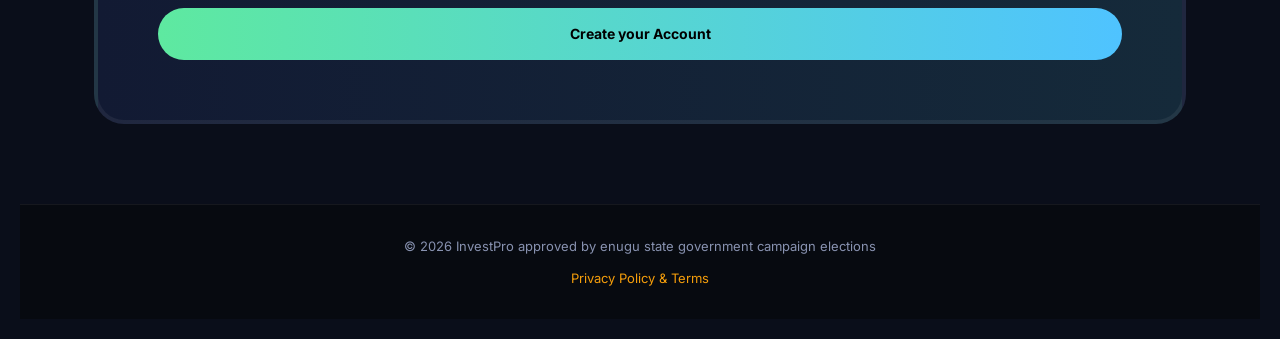
==== commit 2330929d: "update index.html" ====
--- a/index.html
+++ b/index.html
@@ -3,26 +3,43 @@
 <head>
 <meta charset="UTF-8">
 <meta name="viewport" content="width=device-width, initial-scale=1.0">
-<!-- InvestPro Social Sharing Metadata -->
 
+<!-- InvestPro Social Sharing -->
 <meta property="og:type" content="website">
 
 <meta property="og:title"
-      content="InvestPro | Smart Investment Platform">
+content="InvestPro | Smart Investment Platform">
 
 <meta property="og:description"
-      content="Explore investment plans, manage your portfolio and monitor your investment activities with InvestPro.">
+content="Explore InvestPro's educational investment plans and demo dashboard.">
 
 <meta property="og:image"
 content="https://investorsite.netlify.app/images/investpro-logo.png">
+
 <meta property="og:image:alt"
-<meta property="og:image:width" content="1200">
-<meta property="og:image:height" content="630">
+content="InvestPro Official Logo">
+
+<meta property="og:image:type" content="image/png">
 
 <meta property="og:url"
 content="https://investorsite.netlify.app/">
+
 <meta name="twitter:card"
-      content="summary_large_image">
+content="summary_large_image">
+
+<!-- Browser Icons -->
+<link rel="icon"
+type="image/svg+xml"
+href="images/logo.svg">
+
+<link rel="icon"
+type="image/png"
+sizes="32x32"
+href="images/investpro-icon.png">
+
+<link rel="apple-touch-icon"
+href="images/investpro-icon.png">
+
 <title>InvestPro | Smart Investment Platform</title>
 <link href="https://fonts.googleapis.com/css2?family=Inter:wght@400;600;800&display=swap" rel="stylesheet">
 <link rel="stylesheet" href="css/style.css">
@@ -43,23 +60,33 @@
 <link rel="apple-touch-icon"
       href="images/investpro-icon.png">
 </head>
-<a href="index.html" class="logo">
-    <img src="images/logo.svg" alt="InvestPro logo" width="36" height="36">
-    <span>InvestPro</span>
-</a>
 
 <body class="home-page">
 
 <header id="navbar">
 
-  <nav id="mainNav">
-    
-    <a href="index.html" class="active">Home</a>
-    <a href="login.html">Login</a>
-    <a href="signup.html" class="btn-small">Sign Up</a>
-  </nav>
+    <a href="index.html" class="logo">
+        <img src="images/logo.svg"
+             alt="InvestPro Icon"
+             width="36"
+             height="36">
+
+        <span>InvestPro</span>
+    </a>
+
+    <nav id="mainNav">
+
+        <a href="index.html" class="active">Home</a>
+
+        <a href="login.html">Login</a>
+
+        <a href="signup.html" class="btn-small">
+            Sign Up
+        </a>
+
+    </nav>
+
 </header>
-
 <section class="hero">
   <div class="hero-bg"></div>
   <div class="hero-content reveal">
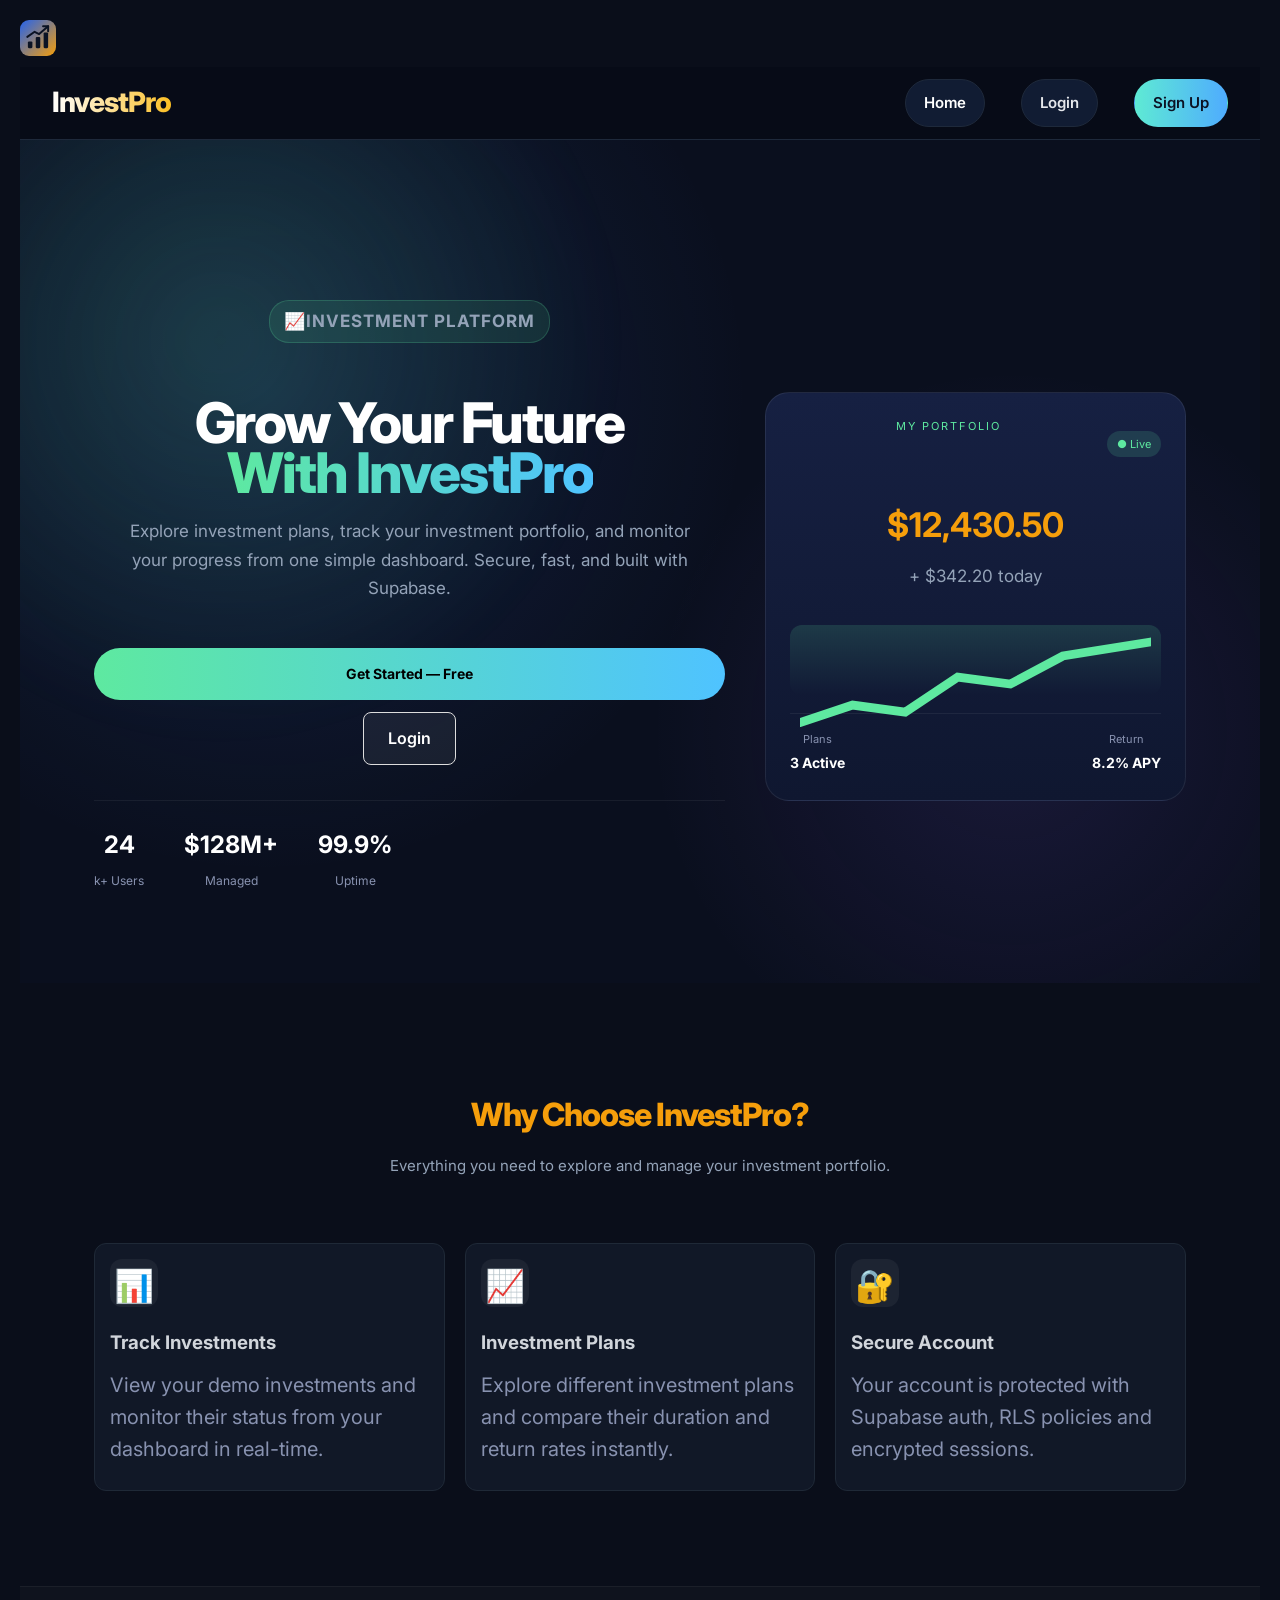
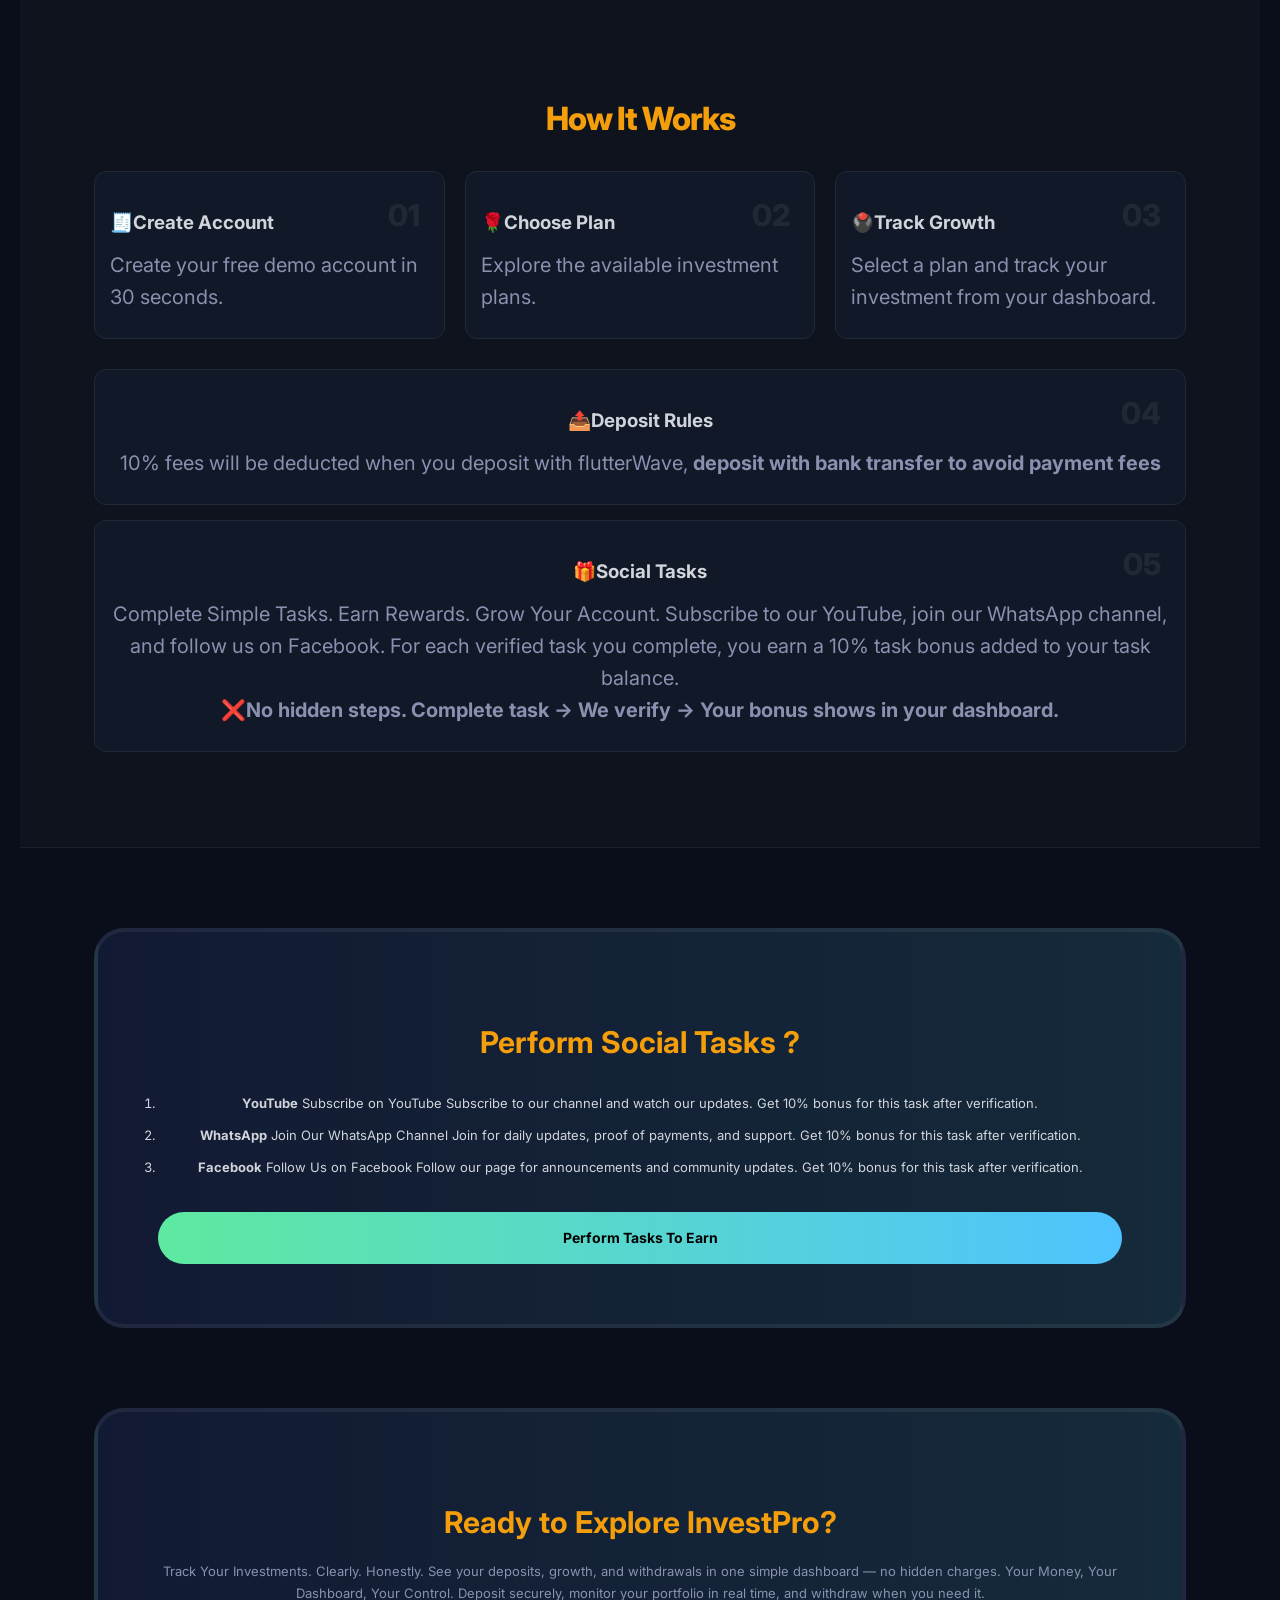
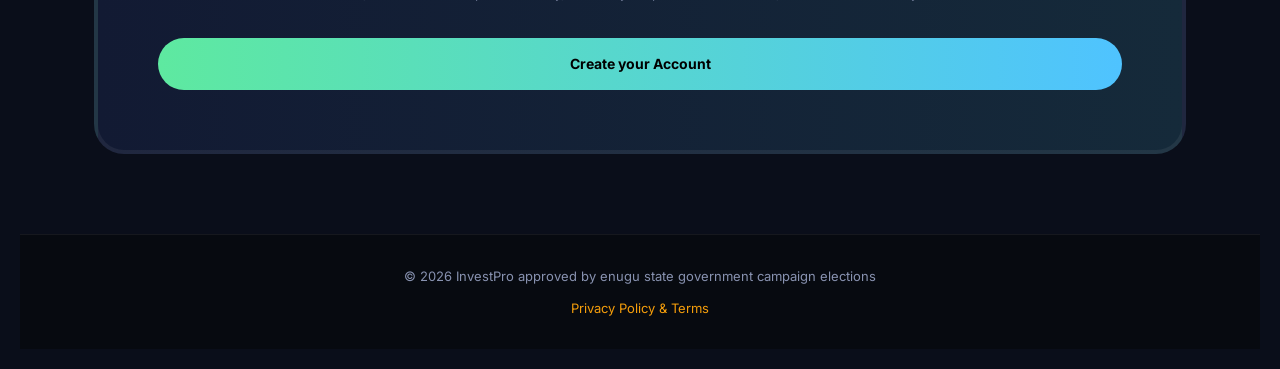
==== commit b4186343: "update index.html" ====
--- a/index.html
+++ b/index.html
@@ -14,12 +14,13 @@
 content="Explore InvestPro's educational investment plans and demo dashboard.">
 
 <meta property="og:image"
-content="https://investorsite.netlify.app/images/investpro-logo.png">
+content="https://investorsite.netlify.app/images/investpro-social-preview.jpg">
 
-<meta property="og:image:alt"
-content="InvestPro Official Logo">
+<meta property="og:image:width" content="1200">
 
-<meta property="og:image:type" content="image/png">
+<meta property="og:image:height" content="630">
+
+<meta property="og:image:type" content="image/jpeg">
 
 <meta property="og:url"
 content="https://investorsite.netlify.app/">
@@ -29,8 +30,9 @@
 
 <!-- Browser Icons -->
 <link rel="icon"
-type="image/svg+xml"
-href="images/logo.svg">
+      type="image/svg+xml"
+      href="/images/logo.svg?v=2">
+
 
 <link rel="icon"
 type="image/png"
@@ -60,16 +62,16 @@
 <link rel="apple-touch-icon"
       href="images/investpro-icon.png">
 </head>
-
+<a href="index.html" class="logo">
+        <img src="images/logo.svg"
+             alt="InvestPro Icon"
+             width="36"
+             height="36">
 <body class="home-page">
 
 <header id="navbar">
 
-    <a href="index.html" class="logo">
-        <img src="images/logo.svg"
-             alt="InvestPro Icon"
-             width="36"
-             height="36">
+    
 
         <span>InvestPro</span>
     </a>
